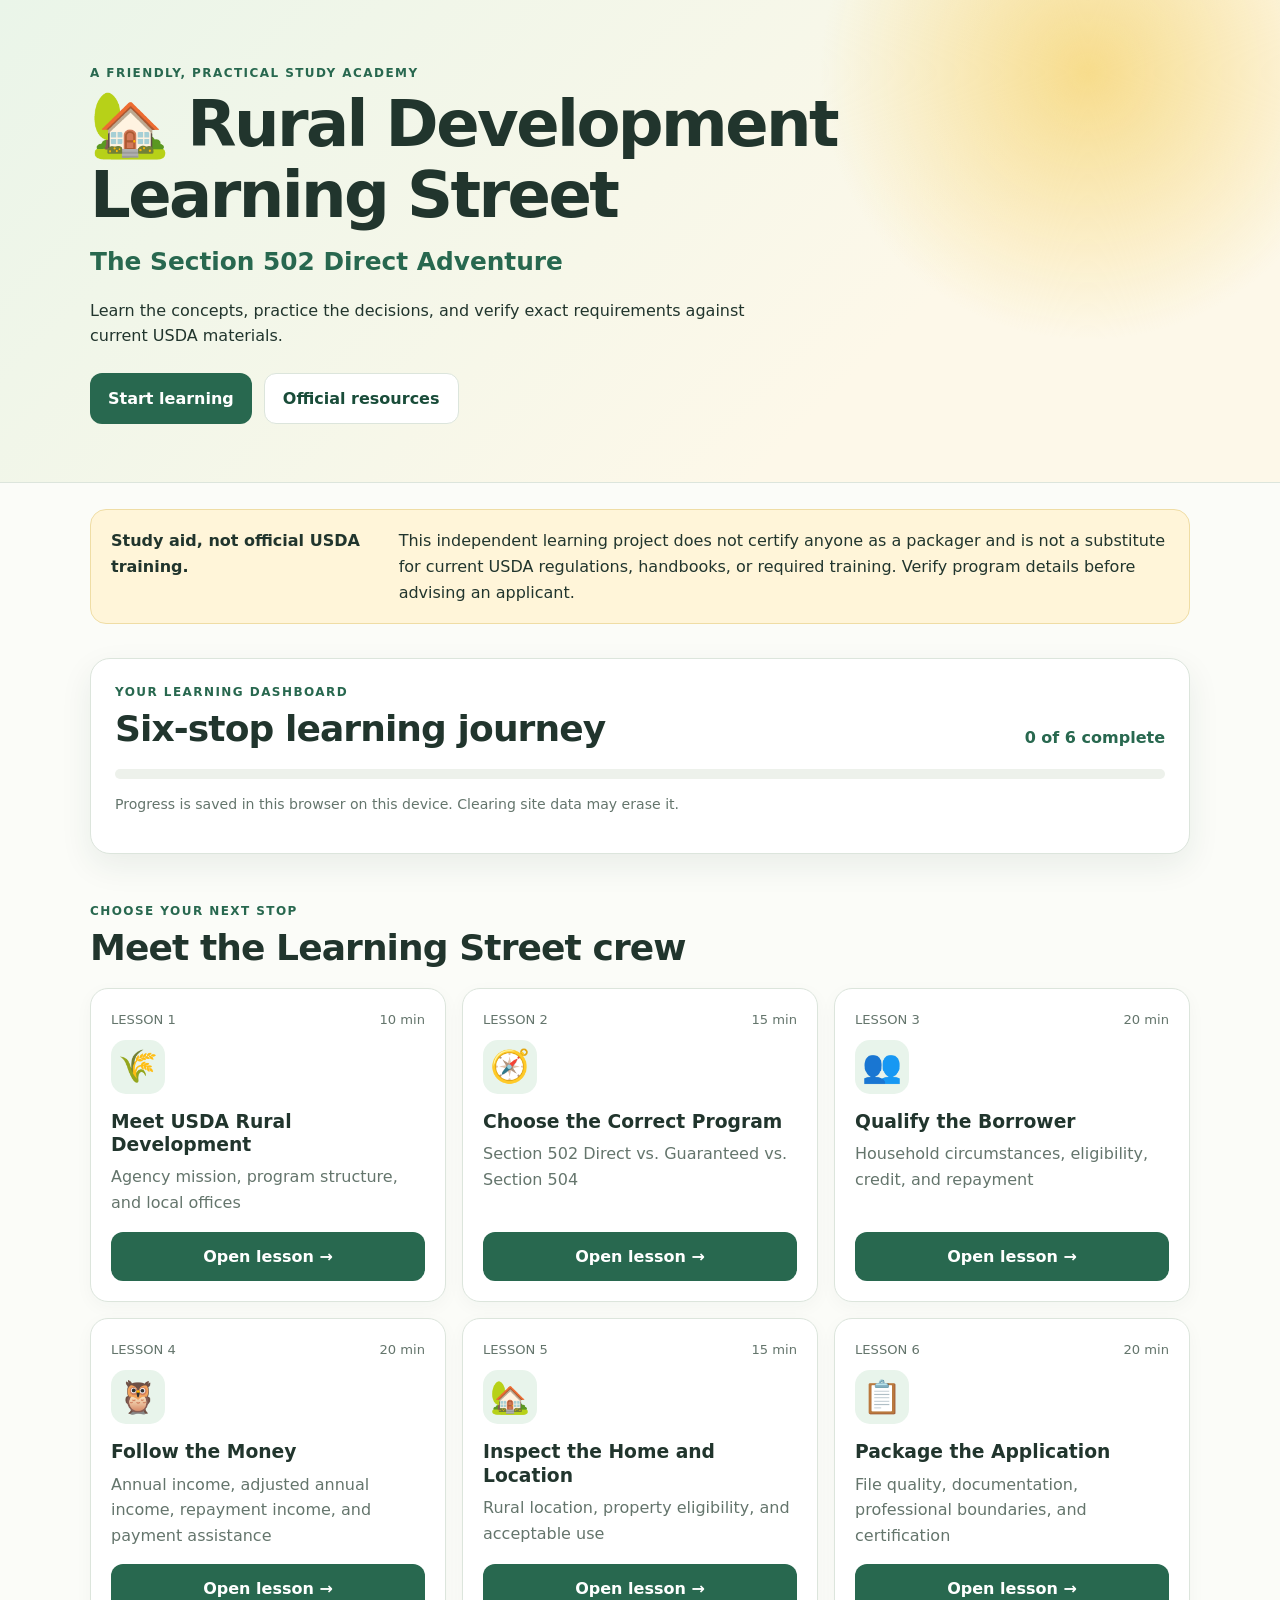
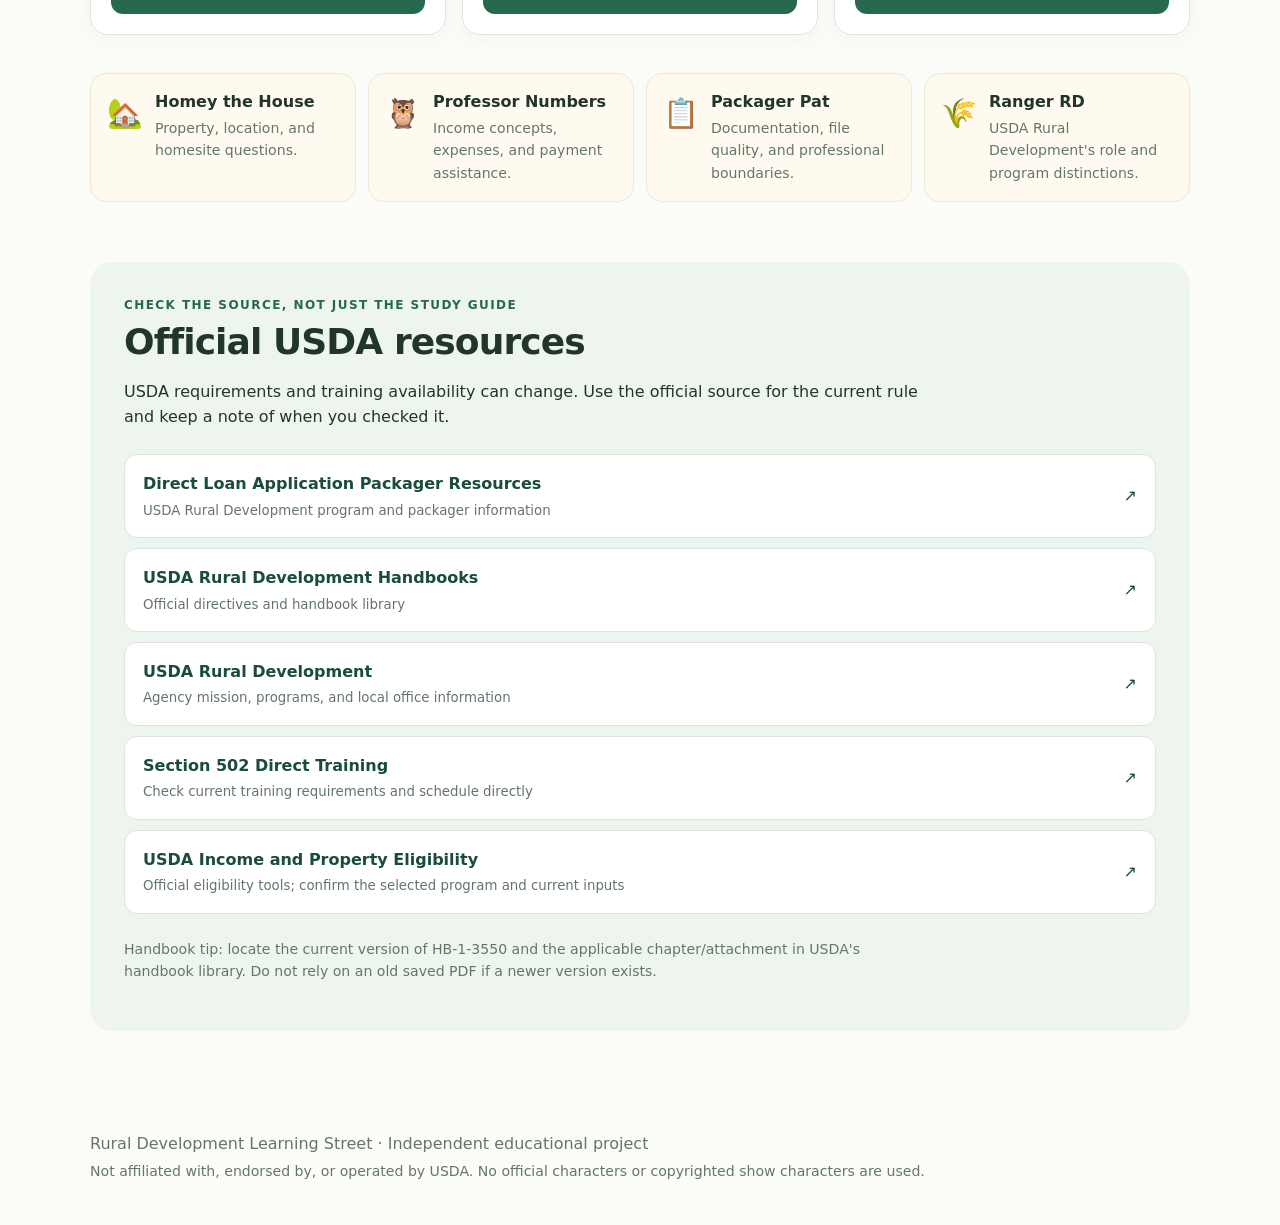
==== index.html @ 13a61288 "Initial commit" ====
<!doctype html>
<html lang="en">
<head>
<meta charset="utf-8">
<meta name="viewport" content="width=device-width, initial-scale=1">
<meta name="description" content="Rural Development Learning Street: an interactive study academy for USDA Section 502 Direct loan-packaging concepts.">
<title>Rural Development Learning Street</title>
<link rel="stylesheet" href="styles.css">
</head>
<body>
<header class="hero">
  <div class="hero-inner">
    <p class="eyebrow">A friendly, practical study academy</p>
    <h1>🏡 Rural Development Learning Street</h1>
    <p class="subtitle">The Section 502 Direct Adventure</p>
    <p>Learn the concepts, practice the decisions, and verify exact requirements against current USDA materials.</p>
    <div class="hero-actions">
      <a class="button primary" href="#lessons">Start learning</a>
      <a class="button secondary" href="#official-resources">Official resources</a>
    </div>
  </div>
</header>

<main>
  <section class="notice" aria-label="Important note">
    <strong>Study aid, not official USDA training.</strong>
    <span>This independent learning project does not certify anyone as a packager and is not a substitute for current USDA regulations, handbooks, or required training. Verify program details before advising an applicant.</span>
  </section>

  <section class="progress-panel" aria-labelledby="progress-title">
    <div class="section-heading">
      <div><p class="eyebrow">Your learning dashboard</p><h2 id="progress-title">Six-stop learning journey</h2></div>
      <span class="progress-count" id="progress-count">0 of 6 complete</span>
    </div>
    <div class="progress-track" role="progressbar" aria-label="Lessons completed" aria-valuemin="0" aria-valuemax="6" aria-valuenow="0" id="progress-bar"><span id="progress-fill"></span></div>
    <p class="muted small">Progress is saved in this browser on this device. Clearing site data may erase it.</p>
  </section>

  <section id="lessons">
    <div class="section-heading">
      <div><p class="eyebrow">Choose your next stop</p><h2>Meet the Learning Street crew</h2></div>
    </div>
    <div class="lesson-grid" id="lesson-grid"></div>
  </section>

  <section class="character-strip">
    <article class="character-card"><div class="character-icon">🏡</div><div><h3>Homey the House</h3><p>Property, location, and homesite questions.</p></div></article>
    <article class="character-card"><div class="character-icon">🦉</div><div><h3>Professor Numbers</h3><p>Income concepts, expenses, and payment assistance.</p></div></article>
    <article class="character-card"><div class="character-icon">📋</div><div><h3>Packager Pat</h3><p>Documentation, file quality, and professional boundaries.</p></div></article>
    <article class="character-card"><div class="character-icon">🌾</div><div><h3>Ranger RD</h3><p>USDA Rural Development's role and program distinctions.</p></div></article>
  </section>

  <section id="lesson-view" class="lesson-view hidden" aria-live="polite">
    <div class="lesson-topline"><button id="back-button" class="text-button">← All lessons</button><span id="lesson-kicker" class="eyebrow"></span></div>
    <h2 id="lesson-title"></h2>
    <p id="lesson-intro" class="lesson-intro"></p>
    <div id="lesson-content"></div>
    <div class="quiz-card">
      <p class="eyebrow">Knowledge checkpoint</p>
      <h3 id="quiz-question"></h3>
      <div id="quiz-options" class="quiz-options"></div>
      <p id="quiz-feedback" class="quiz-feedback" aria-live="polite"></p>
      <div class="quiz-actions">
        <button id="check-answer" class="button primary">Check answer</button>
        <button id="next-question" class="button secondary hidden">Next question</button>
      </div>
    </div>
    <div class="lesson-footer">
      <label class="complete-label"><input type="checkbox" id="complete-checkbox"> Mark this lesson complete</label>
      <button id="next-lesson-button" class="button primary">Next lesson →</button>
    </div>
  </section>

  <section id="official-resources" class="resources-section">
    <p class="eyebrow">Check the source, not just the study guide</p>
    <h2>Official USDA resources</h2>
    <p>USDA requirements and training availability can change. Use the official source for the current rule and keep a note of when you checked it.</p>
    <div class="resource-list">
      <a href="https://www.rd.usda.gov/programs-services/services/direct-loan-application-packagers" target="_blank" rel="noopener noreferrer"><span><strong>Direct Loan Application Packager Resources</strong><small>USDA Rural Development program and packager information</small></span><span>↗</span></a>
      <a href="https://www.rd.usda.gov/resources/directives/handbooks" target="_blank" rel="noopener noreferrer"><span><strong>USDA Rural Development Handbooks</strong><small>Official directives and handbook library</small></span><span>↗</span></a>
      <a href="https://www.rd.usda.gov/" target="_blank" rel="noopener noreferrer"><span><strong>USDA Rural Development</strong><small>Agency mission, programs, and local office information</small></span><span>↗</span></a>
      <a href="https://www.usda502directtraining.org/" target="_blank" rel="noopener noreferrer"><span><strong>Section 502 Direct Training</strong><small>Check current training requirements and schedule directly</small></span><span>↗</span></a>
      <a href="https://eligibility.sc.egov.usda.gov/eligibility/" target="_blank" rel="noopener noreferrer"><span><strong>USDA Income and Property Eligibility</strong><small>Official eligibility tools; confirm the selected program and current inputs</small></span><span>↗</span></a>
    </div>
    <p class="small muted">Handbook tip: locate the current version of HB-1-3550 and the applicable chapter/attachment in USDA's handbook library. Do not rely on an old saved PDF if a newer version exists.</p>
  </section>
</main>

<footer>
  <p>Rural Development Learning Street · Independent educational project</p>
  <p class="small">Not affiliated with, endorsed by, or operated by USDA. No official characters or copyrighted show characters are used.</p>
</footer>
<script src="app.js"></script>
</body>
</html>
---- styles.css ----
:root {
  --ink: #21352d; --muted: #64756c; --green: #28684f; --green-dark: #194c39;
  --mint: #e8f4eb; --cream: #fffaf0; --gold: #f0bf54; --line: #dce5dc;
  --white: #ffffff; --shadow: 0 12px 32px rgba(31,65,48,.08);
}
* { box-sizing: border-box; }
html { scroll-behavior: smooth; }
body { margin: 0; background: #fbfcf8; color: var(--ink); font: 16px/1.6 system-ui, -apple-system, BlinkMacSystemFont, "Segoe UI", sans-serif; }
a { color: var(--green-dark); }
.hero { background: radial-gradient(circle at 85% 15%, #f7dc8c 0, transparent 23%), linear-gradient(135deg, #eaf5e9, #fdf8e9 70%); padding: 64px 22px 58px; border-bottom: 1px solid var(--line); }
.hero-inner, main, footer { width: min(1100px, calc(100% - 36px)); margin: auto; }
.hero h1 { max-width: 850px; margin: 6px 0 0; font-size: clamp(2.2rem, 5vw, 4rem); letter-spacing: -.04em; line-height: 1.1; }
.subtitle { font-size: clamp(1.15rem, 2.5vw, 1.55rem); color: var(--green); font-weight: 750; margin: 12px 0; }
.hero p:not(.eyebrow) { max-width: 700px; }
.eyebrow { margin: 0 0 5px; text-transform: uppercase; letter-spacing: .12em; font-size: .75rem; font-weight: 800; color: var(--green); }
.hero-actions { display: flex; gap: 12px; flex-wrap: wrap; margin-top: 24px; }
.button { border: 0; border-radius: 12px; padding: 12px 18px; display: inline-flex; justify-content: center; align-items: center; gap: 8px; text-decoration: none; font: inherit; font-weight: 750; cursor: pointer; transition: transform .15s, box-shadow .15s; }
.button:hover { transform: translateY(-1px); box-shadow: var(--shadow); }
.button:focus-visible, a:focus-visible, button:focus-visible, input:focus-visible { outline: 3px solid #cc8e14; outline-offset: 3px; }
.primary { background: var(--green); color: white; }
.secondary { background: white; color: var(--green-dark); border: 1px solid var(--line); }
main { padding: 26px 0 70px; }
.notice { display: grid; grid-template-columns: minmax(170px, .7fr) 2fr; gap: 18px; padding: 18px 20px; background: #fff5d9; border: 1px solid #efdda5; border-radius: 16px; margin-bottom: 34px; }
.progress-panel { padding: 24px; border: 1px solid var(--line); border-radius: 20px; background: white; box-shadow: var(--shadow); margin-bottom: 48px; }
.section-heading { display: flex; align-items: end; justify-content: space-between; gap: 20px; margin-bottom: 18px; }
h2 { font-size: clamp(1.65rem, 3vw, 2.25rem); line-height: 1.2; margin: 0; letter-spacing: -.025em; }
h3 { line-height: 1.25; margin: 0 0 8px; }
.progress-count { font-weight: 800; color: var(--green); white-space: nowrap; }
.progress-track { height: 10px; background: #edf1eb; border-radius: 99px; overflow: hidden; }
.progress-track span { display: block; height: 100%; width: 0; background: var(--green); border-radius: inherit; transition: width .3s; }
.small { font-size: .88rem; }
.muted { color: var(--muted); }
.lesson-grid { display: grid; grid-template-columns: repeat(3, minmax(0, 1fr)); gap: 16px; }
.lesson-card { background: white; border: 1px solid var(--line); border-radius: 18px; padding: 20px; box-shadow: 0 5px 18px rgba(31,65,48,.035); display: flex; flex-direction: column; min-height: 235px; }
.lesson-card.done { border-color: #7cb395; background: #f4fbf5; }
.lesson-icon { font-size: 2rem; width: 54px; height: 54px; display: grid; place-items: center; background: var(--mint); border-radius: 15px; margin-bottom: 16px; }
.lesson-card p { color: var(--muted); margin: 0 0 16px; }
.lesson-card .button { margin-top: auto; width: 100%; }
.card-meta { display: flex; align-items: center; justify-content: space-between; color: var(--muted); font-size: .82rem; margin-bottom: 10px; }
.character-strip { display: grid; grid-template-columns: repeat(4, minmax(0,1fr)); gap: 12px; margin: 38px 0 60px; }
.character-card { display: flex; gap: 12px; padding: 16px; border-radius: 16px; background: var(--cream); border: 1px solid #eee8d9; }
.character-icon { font-size: 1.8rem; }
.character-card h3 { font-size: 1rem; margin: 2px 0 5px; }
.character-card p { font-size: .88rem; color: var(--muted); margin: 0; }
.lesson-view { border-top: 1px solid var(--line); padding-top: 35px; margin-bottom: 65px; }
.hidden { display: none !important; }
.lesson-topline { display: flex; align-items: center; justify-content: space-between; margin-bottom: 18px; }
.text-button { border: 0; background: transparent; padding: 6px 0; color: var(--green-dark); font: inherit; font-weight: 750; cursor: pointer; }
.lesson-intro { font-size: 1.15rem; max-width: 850px; color: var(--muted); }
.lesson-body { max-width: 850px; }
.lesson-body h3 { margin-top: 28px; }
.lesson-body li { margin: 8px 0; }
.callout { background: var(--mint); border-left: 4px solid var(--green); padding: 16px 18px; border-radius: 0 12px 12px 0; margin: 20px 0; }
.scenario { background: #fff5d9; border: 1px solid #efdda5; padding: 18px; border-radius: 14px; margin: 22px 0; }
.quiz-card { margin-top: 30px; padding: 24px; border: 1px solid var(--line); border-radius: 18px; background: white; max-width: 850px; }
.quiz-card h3 { font-size: 1.25rem; margin: 6px 0 16px; }
.quiz-options { display: grid; gap: 10px; }
.quiz-option { display: flex; align-items: start; gap: 10px; border: 1px solid var(--line); border-radius: 12px; padding: 12px 14px; cursor: pointer; }
.quiz-option:has(input:checked) { border-color: var(--green); background: #f0f8f1; }
.quiz-option input { margin-top: 5px; accent-color: var(--green); }
.quiz-feedback { min-height: 1.5em; font-weight: 700; }
.quiz-feedback.correct { color: #247347; }
.quiz-feedback.incorrect { color: #9a4c20; }
.quiz-actions { display: flex; gap: 10px; flex-wrap: wrap; }
.lesson-footer { max-width: 850px; display: flex; align-items: center; justify-content: space-between; gap: 14px; margin-top: 20px; flex-wrap: wrap; }
.complete-label { display: flex; align-items: center; gap: 9px; font-weight: 700; }
.complete-label input { width: 18px; height: 18px; accent-color: var(--green); }
.resources-section { padding: 34px; border-radius: 22px; background: #eef5ee; }
.resources-section > p:not(.eyebrow) { max-width: 800px; }
.resource-list { display: grid; gap: 10px; margin: 24px 0; }
.resource-list a { display: flex; align-items: center; justify-content: space-between; gap: 18px; padding: 16px 18px; background: white; border: 1px solid var(--line); border-radius: 13px; text-decoration: none; }
.resource-list a:hover { border-color: #8ab69a; }
.resource-list small { display: block; color: var(--muted); margin-top: 3px; }
footer { padding: 26px 0 38px; color: var(--muted); }
footer p { margin: 4px 0; }
@media (max-width: 850px) { .lesson-grid { grid-template-columns: repeat(2, minmax(0,1fr)); } .character-strip { grid-template-columns: repeat(2, minmax(0,1fr)); } }
@media (max-width: 560px) { .hero { padding: 42px 0; } .notice { grid-template-columns: 1fr; gap: 5px; } .lesson-grid, .character-strip { grid-template-columns: 1fr; } .section-heading { align-items: start; flex-direction: column; gap: 8px; } .progress-panel, .resources-section { padding: 20px; } .lesson-footer { align-items: stretch; flex-direction: column; } .lesson-footer .button { width: 100%; } }
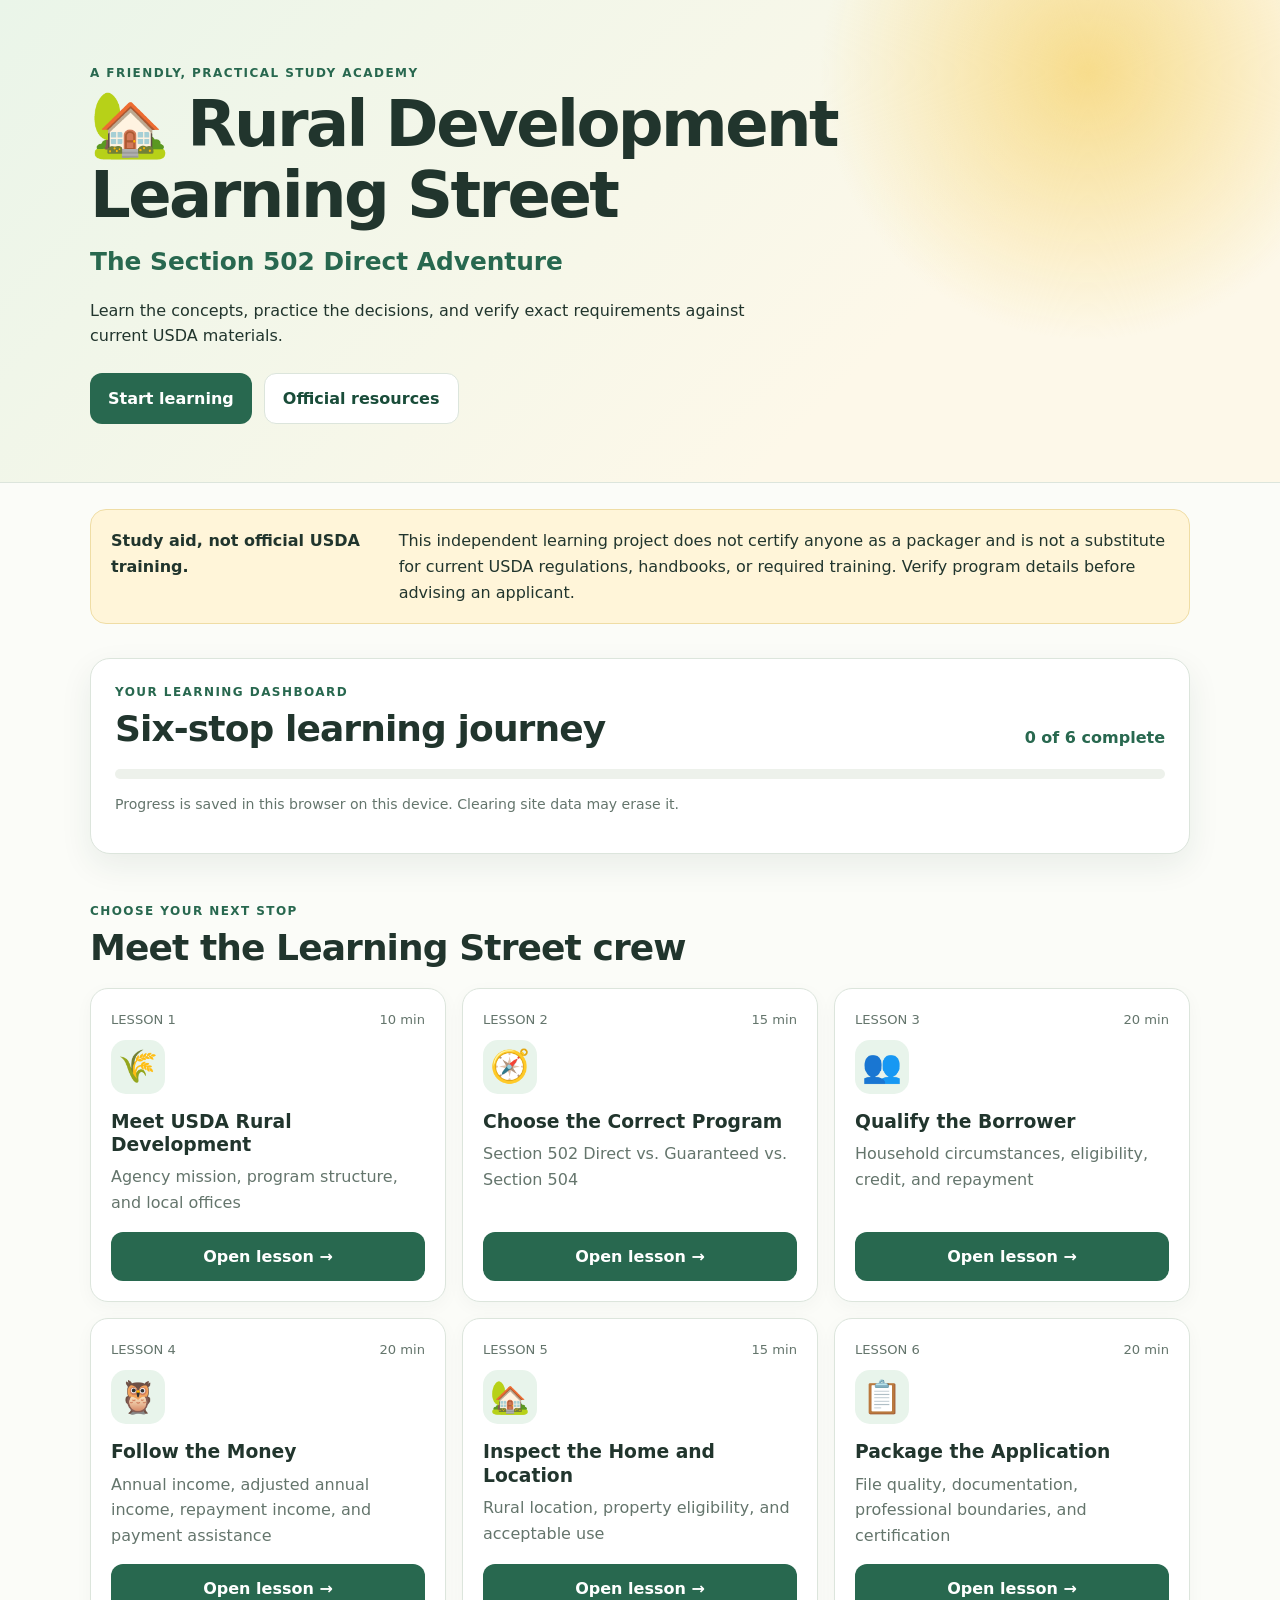
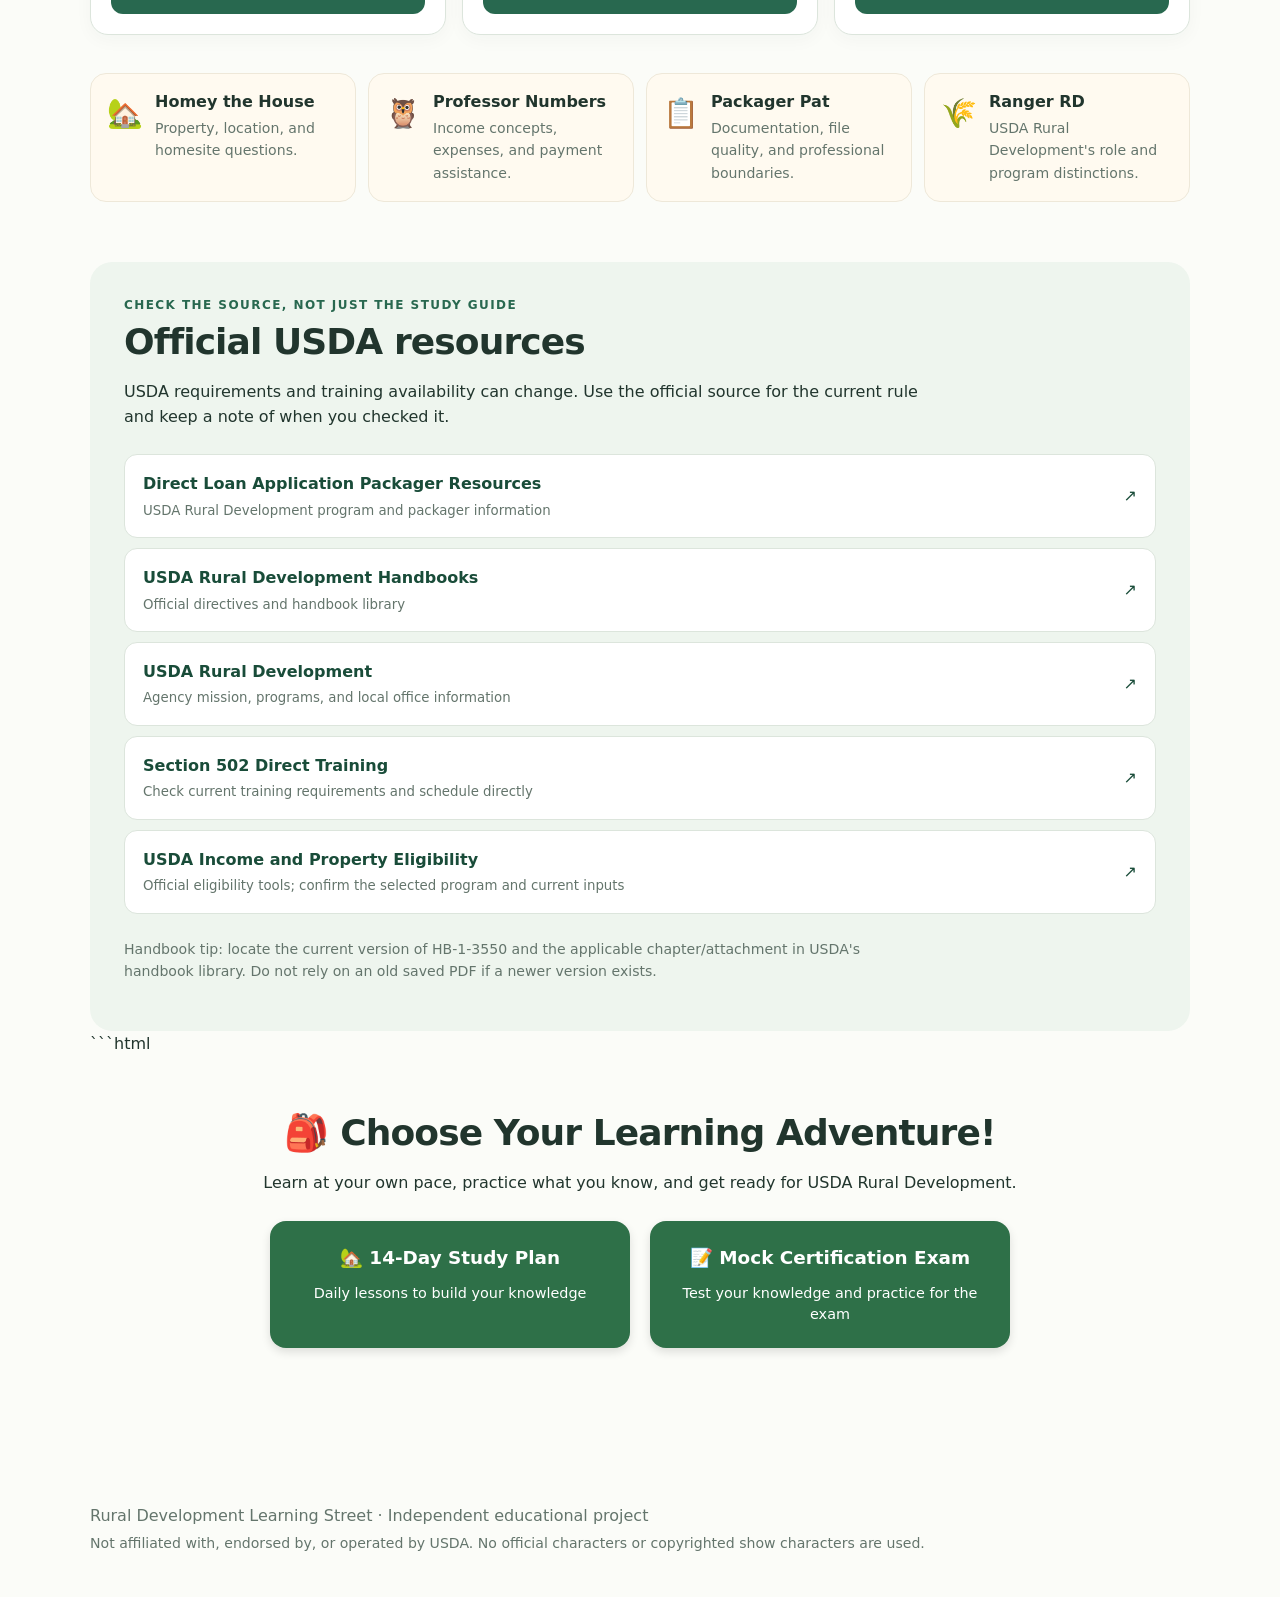
==== commit 9bd58588: "Add study options section with buttons and styles Added a new section for study options with buttons" ====
--- a/index.html
+++ b/index.html
@@ -84,6 +84,84 @@
     </div>
     <p class="small muted">Handbook tip: locate the current version of HB-1-3550 and the applicable chapter/attachment in USDA's handbook library. Do not rely on an old saved PDF if a newer version exists.</p>
   </section>
+  ```html
+<section class="study-options">
+  <h2>🎒 Choose Your Learning Adventure!</h2>
+  <p>Learn at your own pace, practice what you know, and get ready for USDA Rural Development.</p>
+
+  <div class="study-buttons">
+    <a href="14day.html" class="study-button">
+      🏡 14-Day Study Plan
+      <span>Daily lessons to build your knowledge</span>
+    </a>
+
+    <a href="mock-certification-exam.html" class="study-button">
+      📝 Mock Certification Exam
+      <span>Test your knowledge and practice for the exam</span>
+    </a>
+  </div>
+</section>
+
+<style>
+  .study-options {
+    text-align: center;
+    padding: 30px 20px;
+    margin: 25px auto;
+    max-width: 900px;
+  }
+
+  .study-options h2 {
+    margin-bottom: 10px;
+  }
+
+  .study-buttons {
+    display: flex;
+    flex-wrap: wrap;
+    justify-content: center;
+    gap: 20px;
+    margin-top: 25px;
+  }
+
+  .study-button {
+    display: block;
+    flex: 1 1 260px;
+    max-width: 360px;
+    padding: 22px;
+    border-radius: 16px;
+    background: #2e7048;
+    color: white;
+    text-decoration: none;
+    font-size: 1.15rem;
+    font-weight: bold;
+    box-shadow: 0 4px 10px rgba(0,0,0,0.12);
+    transition: transform 0.2s, background 0.2s;
+  }
+
+  .study-button span {
+    display: block;
+    margin-top: 10px;
+    font-size: 0.9rem;
+    font-weight: normal;
+    line-height: 1.5;
+  }
+
+  .study-button:hover {
+    background: #205437;
+    transform: translateY(-3px);
+  }
+
+  .study-button:focus-visible {
+    outline: 3px solid #f4c542;
+    outline-offset: 4px;
+  }
+
+  @media (max-width: 600px) {
+    .study-button {
+      flex-basis: 100%;
+    }
+  }
+</style>
+
 </main>
 
 <footer>
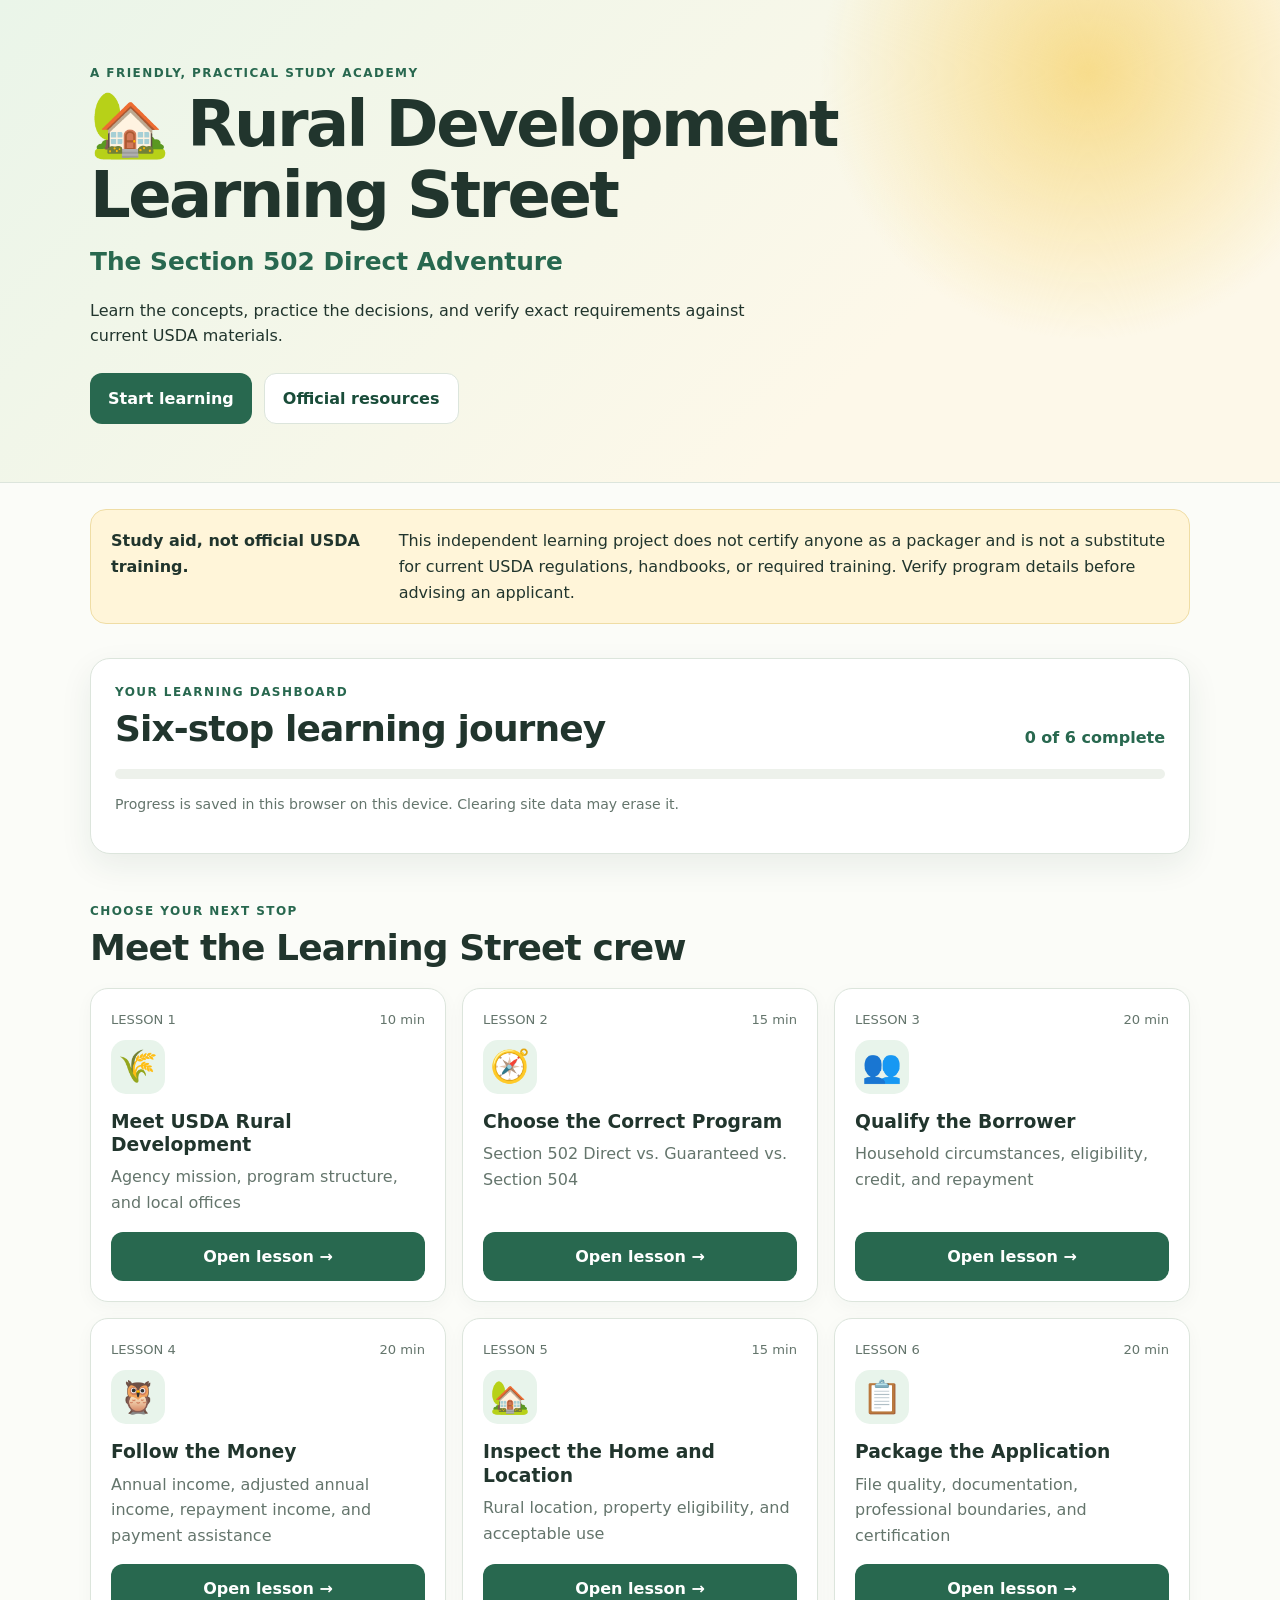
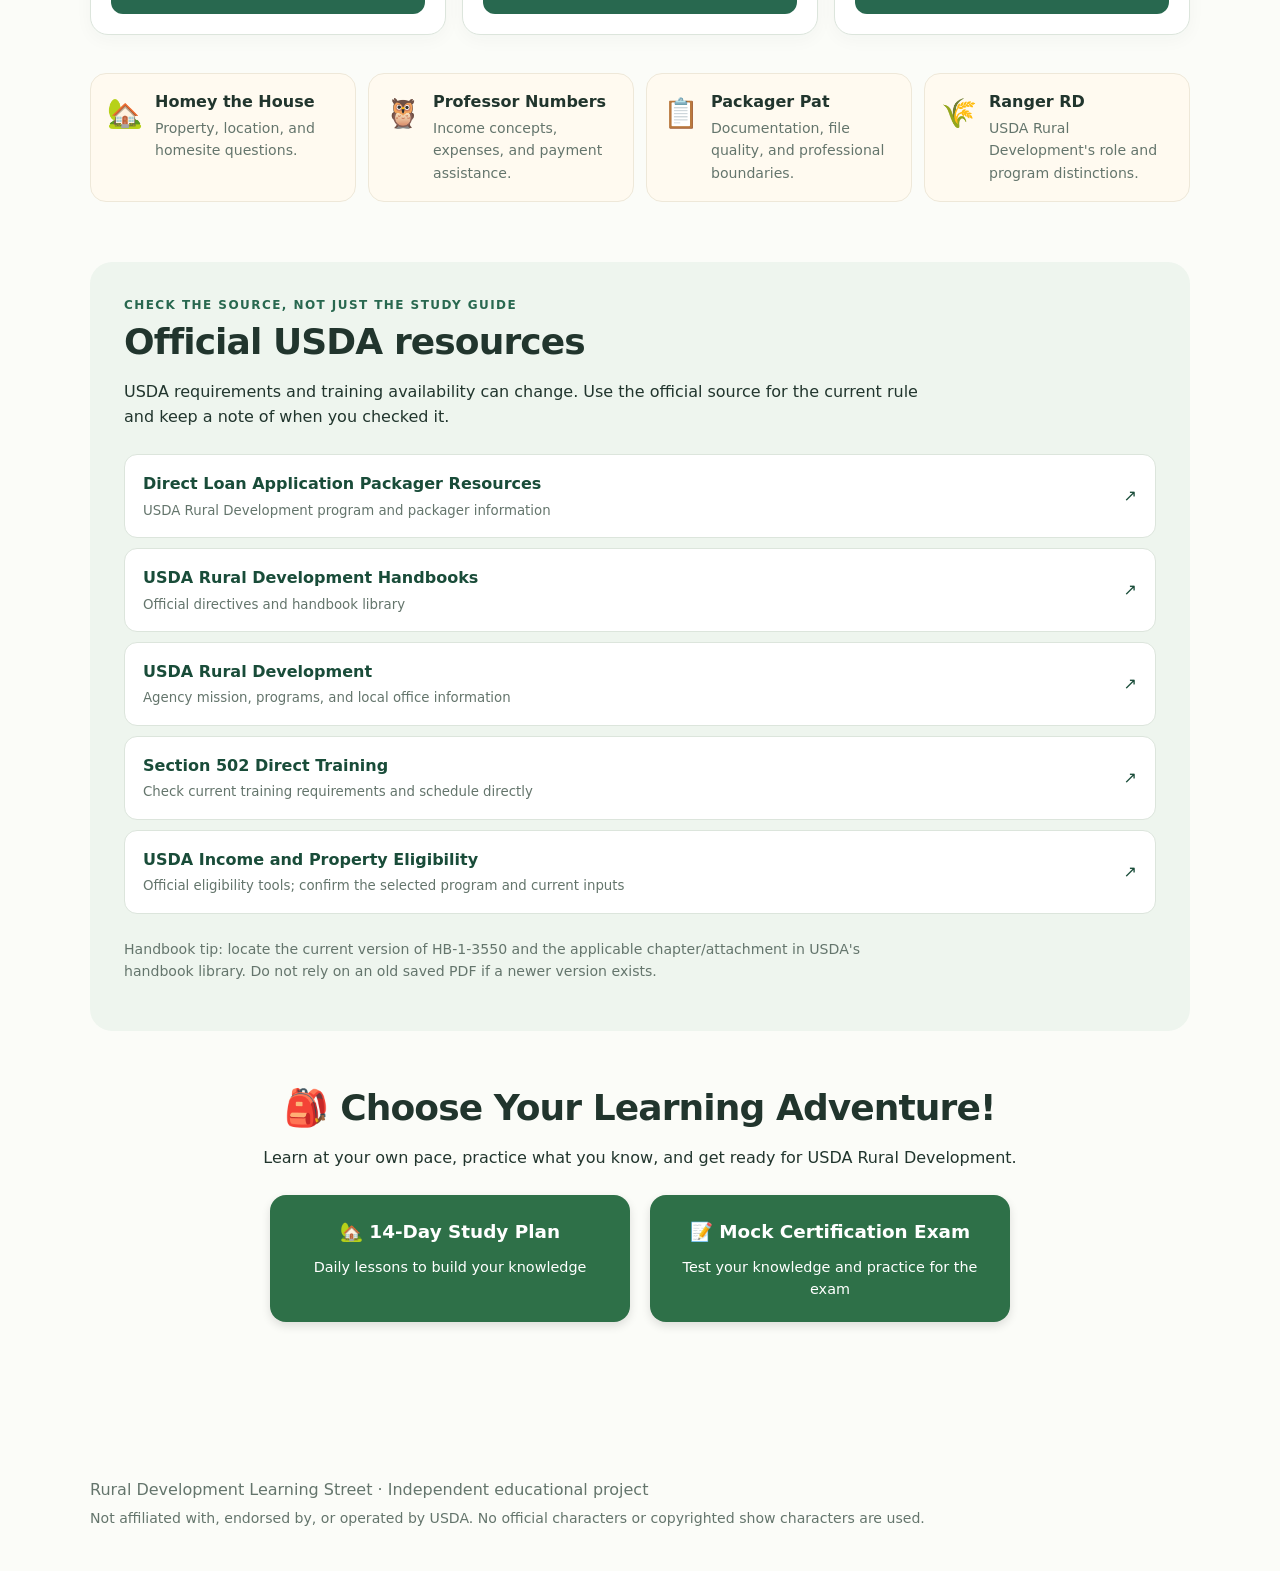
==== commit d8dea444: "Fix HTML formatting and ensure proper closure" ====
--- a/index.html
+++ b/index.html
@@ -84,7 +84,7 @@
     </div>
     <p class="small muted">Handbook tip: locate the current version of HB-1-3550 and the applicable chapter/attachment in USDA's handbook library. Do not rely on an old saved PDF if a newer version exists.</p>
   </section>
-  ```html
+
 <section class="study-options">
   <h2>🎒 Choose Your Learning Adventure!</h2>
   <p>Learn at your own pace, practice what you know, and get ready for USDA Rural Development.</p>
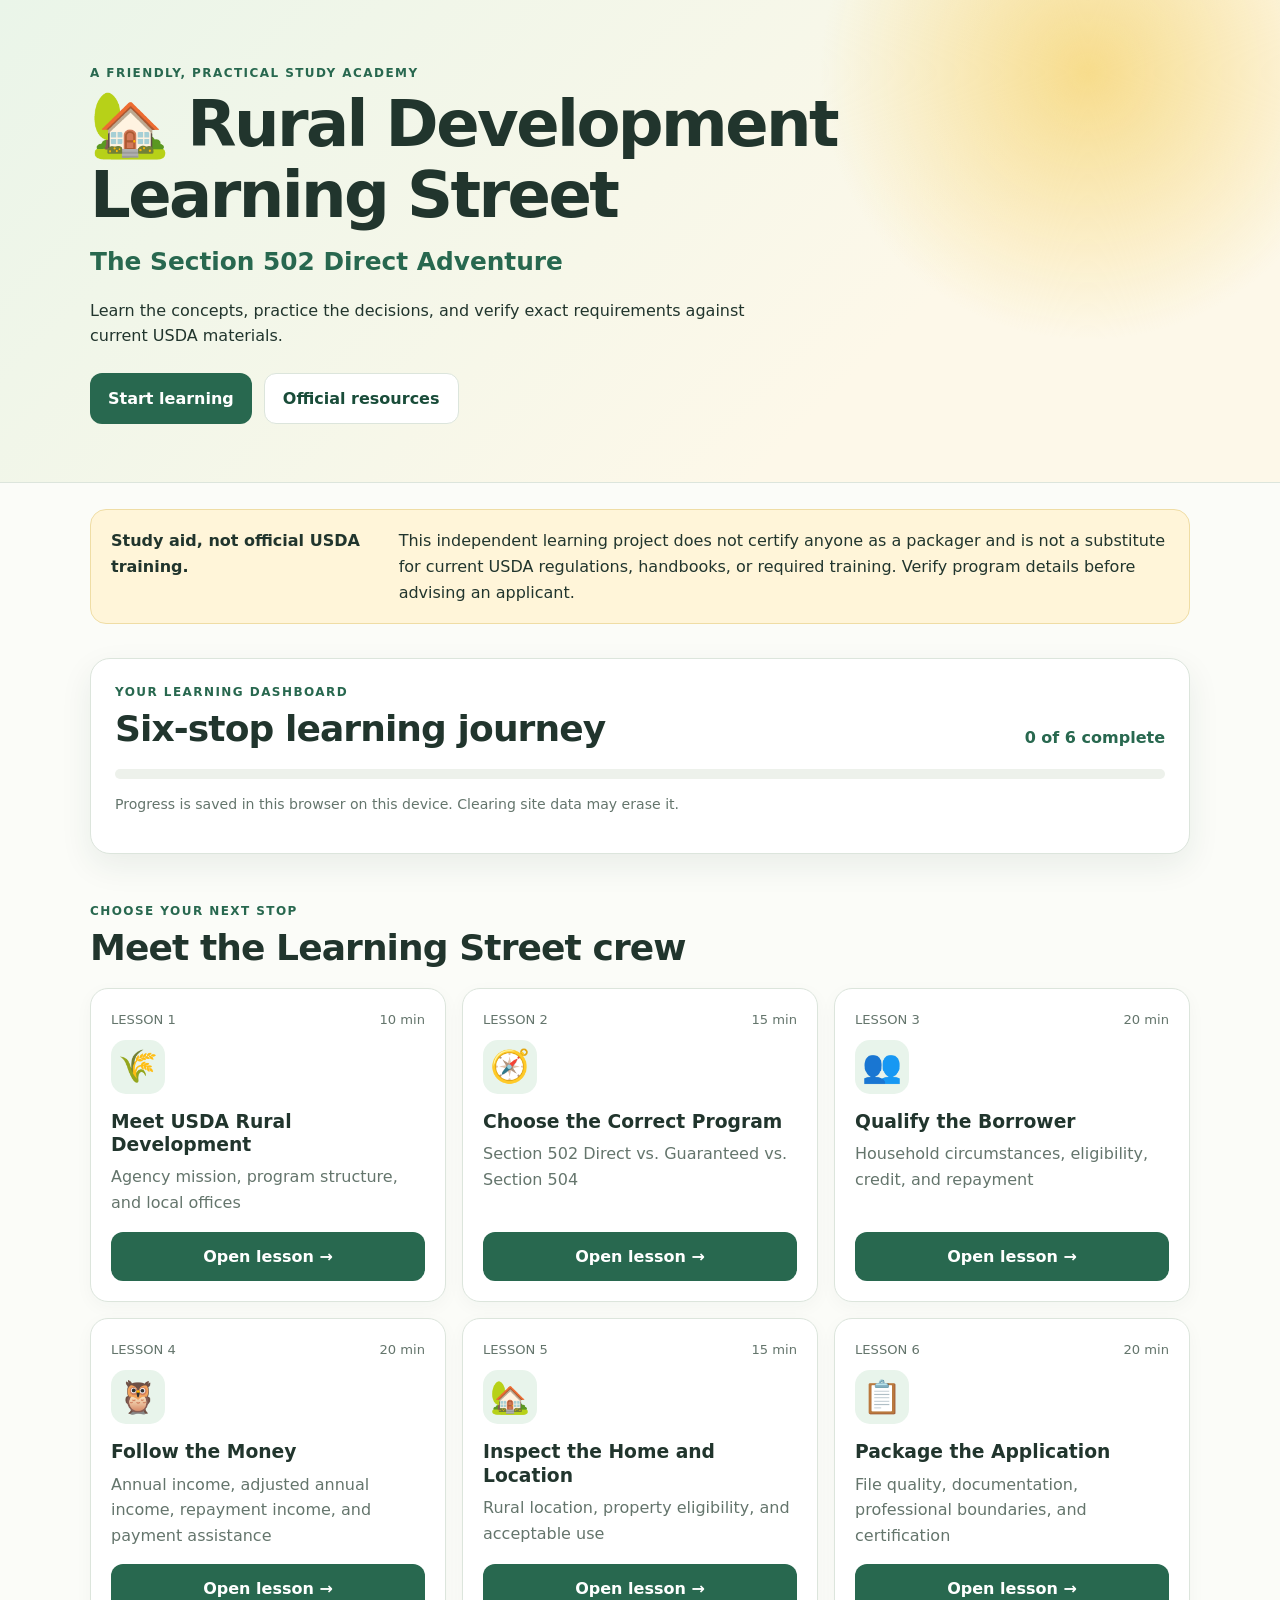
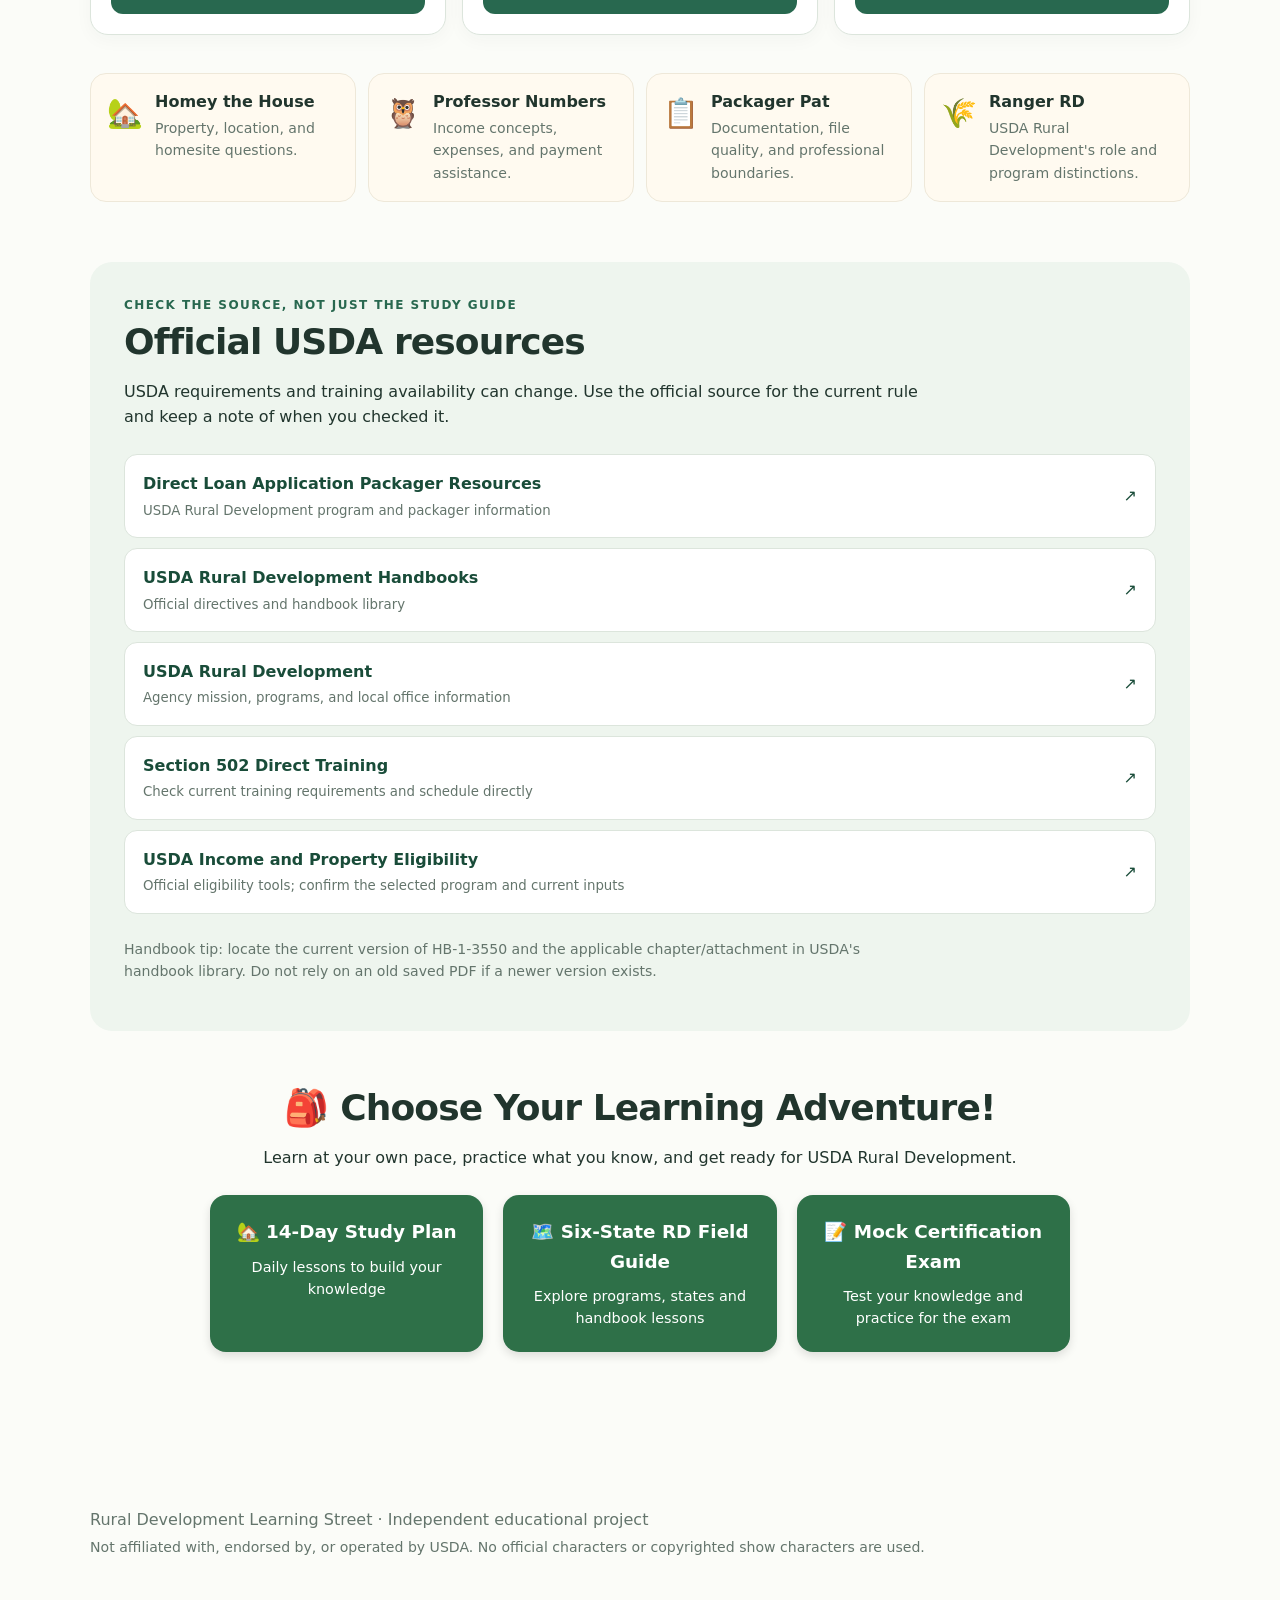
==== commit 218085ef: "Add link to Six-State RD Field Guide" ====
--- a/index.html
+++ b/index.html
@@ -94,7 +94,10 @@
       🏡 14-Day Study Plan
       <span>Daily lessons to build your knowledge</span>
     </a>
-
+<a href=6state.html" class="study-button">
+  🗺️ Six-State RD Field Guide
+  <span>Explore programs, states and handbook lessons</span>
+</a>
     <a href="mock-certification-exam.html" class="study-button">
       📝 Mock Certification Exam
       <span>Test your knowledge and practice for the exam</span>
